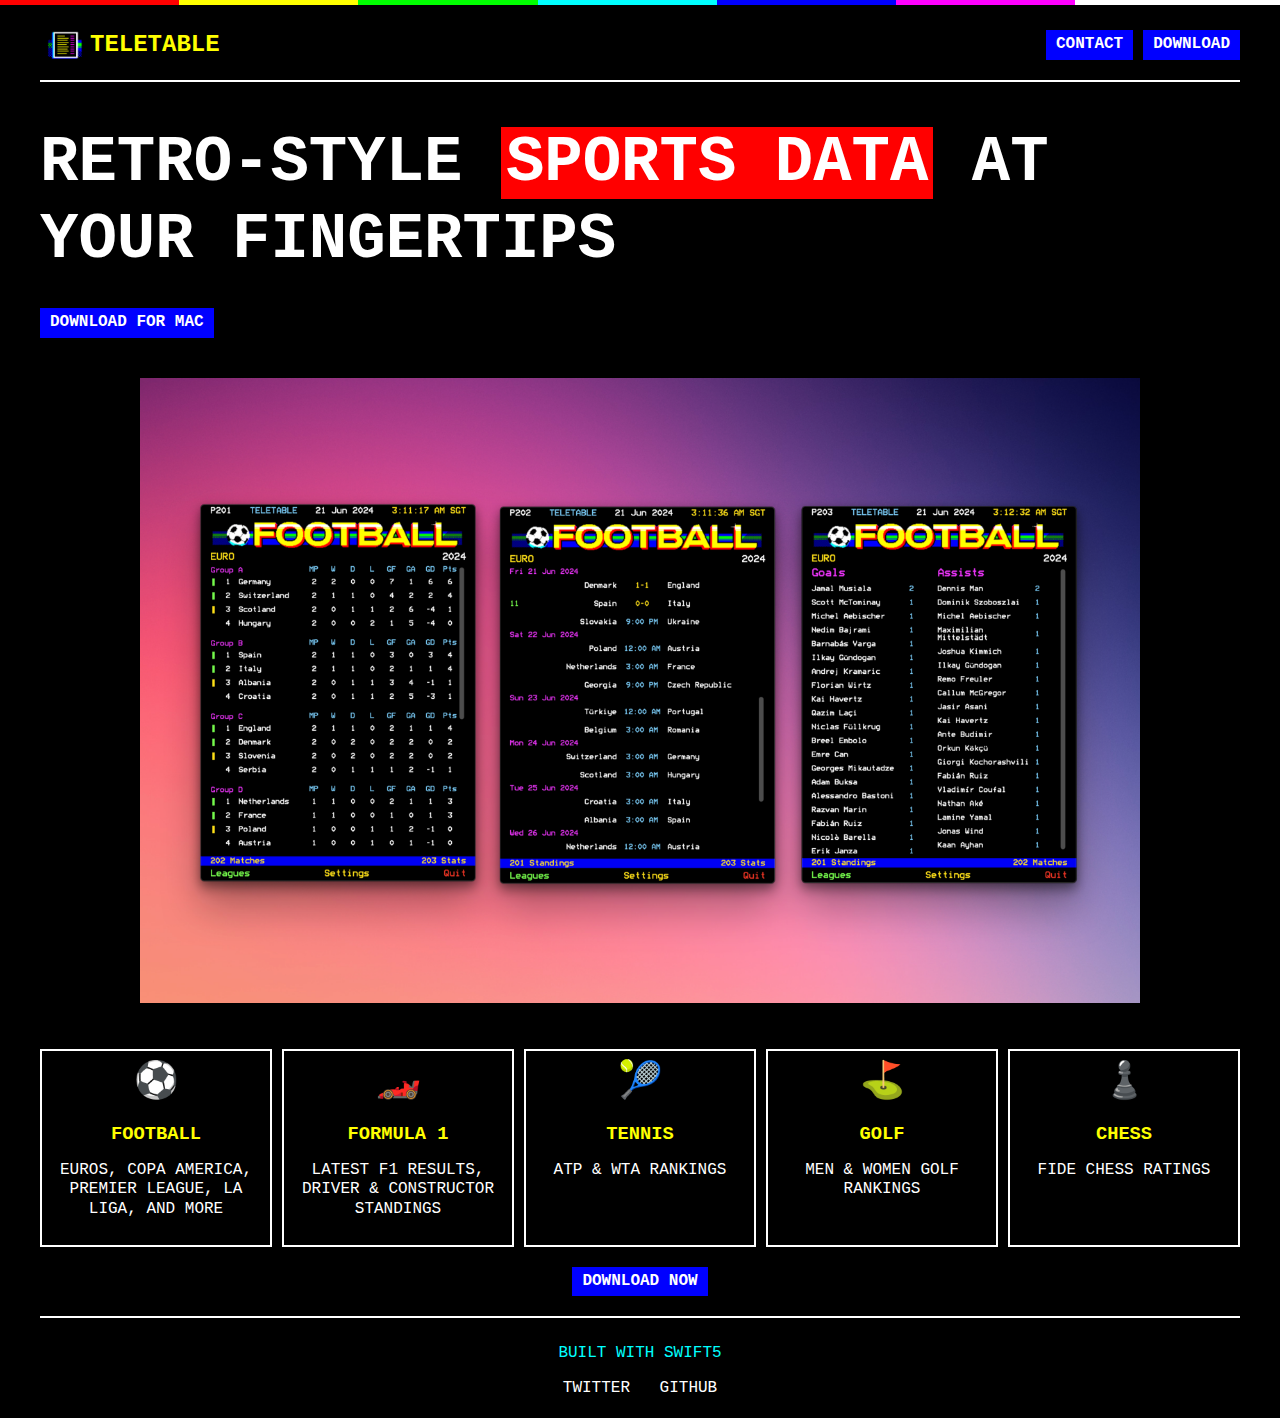
==== website/index.html @ 47565416 "Teletable website mockup" ====
<!DOCTYPE html>
<html lang="en">
<head>
    <meta charset="UTF-8">
    <meta name="viewport" content="width=device-width, initial-scale=1.0">
    <title>Teletable - Teletext Inspired Sports App</title>
    <link rel="stylesheet" href="styles.css">
</head>
<body>
    <div class="container">
        <header>
            <div class="logo-container">
                <img src="images/icon.png" alt="Teletable Logo" class="logo-image">
                <div class="logo">TELETABLE</div>
            </div>
            <div class="nav-buttons">
                <a href="https://skruban.com" class="button">CONTACT</a>
                <a href="https://skruban.com" class="button">DOWNLOAD</a>
            </div>
        </header>

        <main>
            <h1>RETRO-STYLE <span class="highlight">SPORTS DATA</span> AT YOUR FINGERTIPS</h1>

            <div class="download-section">
                <a href="https://skruban.com" class="button">DOWNLOAD FOR MAC</a>
            </div>

            <div class="app-preview">
                <img src="images/app-preview.png" alt="" style="width: 1000px">
            </div>

            <div class="features">
                <div class="feature">
                    <div class="feature-icon">⚽</div>
                    <h3>FOOTBALL</h3>
                    <p>EUROS, COPA AMERICA, PREMIER LEAGUE, LA LIGA, AND MORE</p>
                </div>
                <div class="feature">
                    <div class="feature-icon">🏎️</div>
                    <h3>FORMULA 1</h3>
                    <p>LATEST F1 RESULTS, DRIVER & CONSTRUCTOR STANDINGS</p>
                </div>
                <div class="feature">
                    <div class="feature-icon">🎾</div>
                    <h3>TENNIS</h3>
                    <p>ATP & WTA RANKINGS</p>
                </div>
                <div class="feature">
                    <div class="feature-icon">⛳</div>
                    <h3>GOLF</h3>
                    <p>MEN & WOMEN GOLF RANKINGS</p>
                </div>
                <div class="feature">
                    <div class="feature-icon">♟️</div>
                    <h3>CHESS</h3>
                    <p>FIDE CHESS RATINGS</p>
                </div>
            </div>

            <div style="text-align: center;">
                <a href="https://skruban.com" class="button">DOWNLOAD NOW</a>
            </div>
        </main>

        <footer>
            <p>BUILT WITH SWIFT5</p>
            <div class="social-links">
                <a href="https://skruban.com">TWITTER</a>
                <a href="https://skruban.com">GITHUB</a>
            </div>
        </footer>
    </div>
</body>
</html>
---- website/styles.css ----
@font-face {
    font-family: 'Teletext';
    src: url('teletext50.otf') format('opentype');
}

body {
    font-family: 'Teletext', 'Courier New', monospace;
    background-color: #000000;
    color: #FFFFFF;
    margin: 0;
    padding: 20px;
    line-height: 1.2;
}

.container {
    max-width: 1200px;
    margin: 0 auto;
}

header {
    display: flex;
    justify-content: space-between;
    align-items: center;
    margin-bottom: 20px;
    border-bottom: 2px solid #FFFFFF;
    padding-bottom: 10px;
}

.logo-container {
    display: flex;
    align-items: center;
}

.logo-image {
    width: 50px;
    height: 50px;
    /* margin-right: 10px; */
}

.logo {
    font-size: 24px;
    font-weight: bold;
    color: #FFFF00;
}

.nav-buttons {
    display: flex;
    gap: 10px;
}

.button {
    display: inline-block;
    padding: 5px 10px;
    text-decoration: none;
    font-weight: bold;
    background-color: #0000FF;
    color: #FFFFFF;
    text-transform: uppercase;
}

h1 {
    font-size: 64px;
    line-height: 1.2;
    margin-bottom: 30px;
    color: #FFFFFF; 
    text-transform: uppercase;
}

.highlight {
    background-color: #FF0000;
    color: #FFFFFF;
    padding: 0 5px;
}

.download-section {
    margin-bottom: 20px;
}

.featured {
    color: #FFFF00;
    display: block;
    margin-top: 10px;
}

.app-preview {
    /* border: 2px solid #FFFFFF; */
    padding: 20px;
    margin-bottom: 20px; 
    text-align: center;
    /* background-color: #0000FF;
    color: #FFFFFF; */
}

.features {
    display: grid;
    grid-template-columns: repeat(5, 1fr);
    gap: 10px;
    margin-bottom: 20px;
}

.feature {
    border: 2px solid #FFFFFF;
    padding: 10px;
    text-align: center;
}

.feature h3 {
    color: #FFFF00;
    margin-bottom: 5px;
}

.feature-icon {
    font-size: 36px;
    margin-bottom: 10px;
}

footer {
    text-align: center;
    margin-top: 20px;
    padding-top: 10px;
    border-top: 2px solid #FFFFFF;
    color: #00FFFF;
}

.social-links a {
    color: #FFFFFF;
    text-decoration: none;
    margin: 0 10px;
}

body::before {
    content: "";
    position: fixed;
    top: 0;
    left: 0;
    right: 0;
    height: 5px;
    background: linear-gradient(to right, 
        #FF0000 0%, #FF0000 14%, 
        #FFFF00 14%, #FFFF00 28%, 
        #00FF00 28%, #00FF00 42%, 
        #00FFFF 42%, #00FFFF 56%, 
        #0000FF 56%, #0000FF 70%, 
        #FF00FF 70%, #FF00FF 84%, 
        #FFFFFF 84%, #FFFFFF 100%
    );
}

@media (max-width: 1200px) {
    .features {
        grid-template-columns: repeat(3, 1fr);
    }
}

@media (max-width: 768px) {
    .features {
        grid-template-columns: repeat(2, 1fr);
    }
}

@media (max-width: 480px) {
    .features {
        grid-template-columns: 1fr;
    }
}
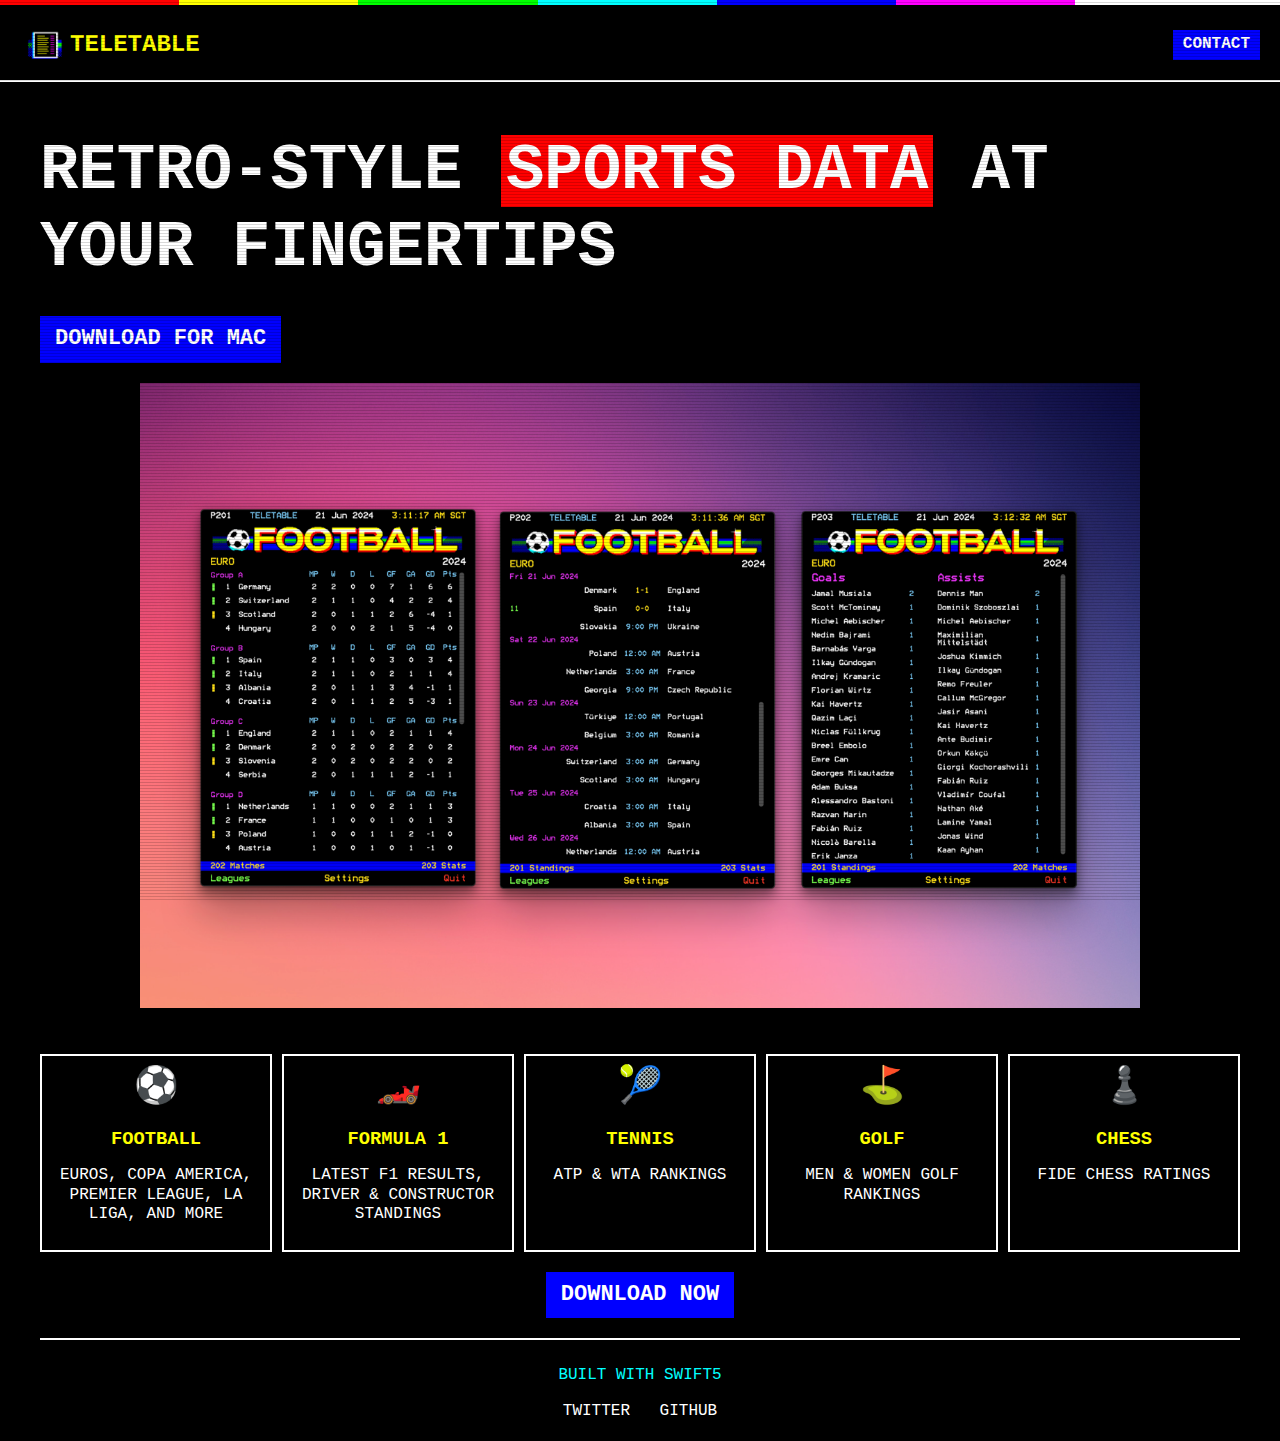
==== commit 3beaeec1: "Add blinking and scanlines" ====
--- a/website/index.html
+++ b/website/index.html
@@ -15,7 +15,6 @@
             </div>
             <div class="nav-buttons">
                 <a href="https://skruban.com" class="button">CONTACT</a>
-                <a href="https://skruban.com" class="button">DOWNLOAD</a>
             </div>
         </header>
 
@@ -58,7 +57,7 @@
                 </div>
             </div>
 
-            <div style="text-align: center;">
+            <div style="text-align: center;" class="download-section">
                 <a href="https://skruban.com" class="button">DOWNLOAD NOW</a>
             </div>
         </main>
--- a/website/styles.css
+++ b/website/styles.css
@@ -9,6 +9,7 @@
     color: #FFFFFF;
     margin: 0;
     padding: 20px;
+    padding-top: 90px;
     line-height: 1.2;
 }
 
@@ -17,7 +18,14 @@
     margin: 0 auto;
 }
 
-header {
+header {    
+    position: fixed;
+    top: 0;
+    left: 0;
+    right: 0;
+    background-color: #000000;
+    z-index: 1000;
+    padding: 20px;
     display: flex;
     justify-content: space-between;
     align-items: center;
@@ -66,14 +74,25 @@
     text-transform: uppercase;
 }
 
+@keyframes blink-background {
+    0%, 49% {
+        background-color: #FF0000; 
+    }
+    50%, 100% {
+        background-color: transparent;
+    }
+}
+
 .highlight {
     background-color: #FF0000;
     color: #FFFFFF;
     padding: 0 5px;
-}
-
-.download-section {
-    margin-bottom: 20px;
+    animation: blink-background 1s step-end infinite;
+}
+
+.download-section .button {
+    font-size: 22px;
+    padding: 10px 15px;
 }
 
 .featured {
@@ -135,15 +154,34 @@
     left: 0;
     right: 0;
     height: 5px;
-    background: linear-gradient(to right, 
-        #FF0000 0%, #FF0000 14%, 
-        #FFFF00 14%, #FFFF00 28%, 
-        #00FF00 28%, #00FF00 42%, 
-        #00FFFF 42%, #00FFFF 56%, 
-        #0000FF 56%, #0000FF 70%, 
-        #FF00FF 70%, #FF00FF 84%, 
+    background: linear-gradient(to right,
+        #FF0000 0%, #FF0000 14%,
+        #FFFF00 14%, #FFFF00 28%,
+        #00FF00 28%, #00FF00 42%,
+        #00FFFF 42%, #00FFFF 56%,
+        #0000FF 56%, #0000FF 70%,
+        #FF00FF 70%, #FF00FF 84%,
         #FFFFFF 84%, #FFFFFF 100%
     );
+    z-index: 1001; /* Ensure it's above the header */
+}
+
+body::after {
+    content: "";
+    position: fixed;
+    top: 0;
+    left: 0;
+    width: 100%;
+    height: 100%;
+    background: repeating-linear-gradient(
+        to bottom,
+        rgba(0, 0, 0, 0),
+        rgba(0, 0, 0, 0) 2px,
+        rgba(0, 0, 0, 0.3) 3px,
+        rgba(0, 0, 0, 0.3) 3px
+    );
+    pointer-events: none;
+    z-index: 2000;
 }
 
 @media (max-width: 1200px) {
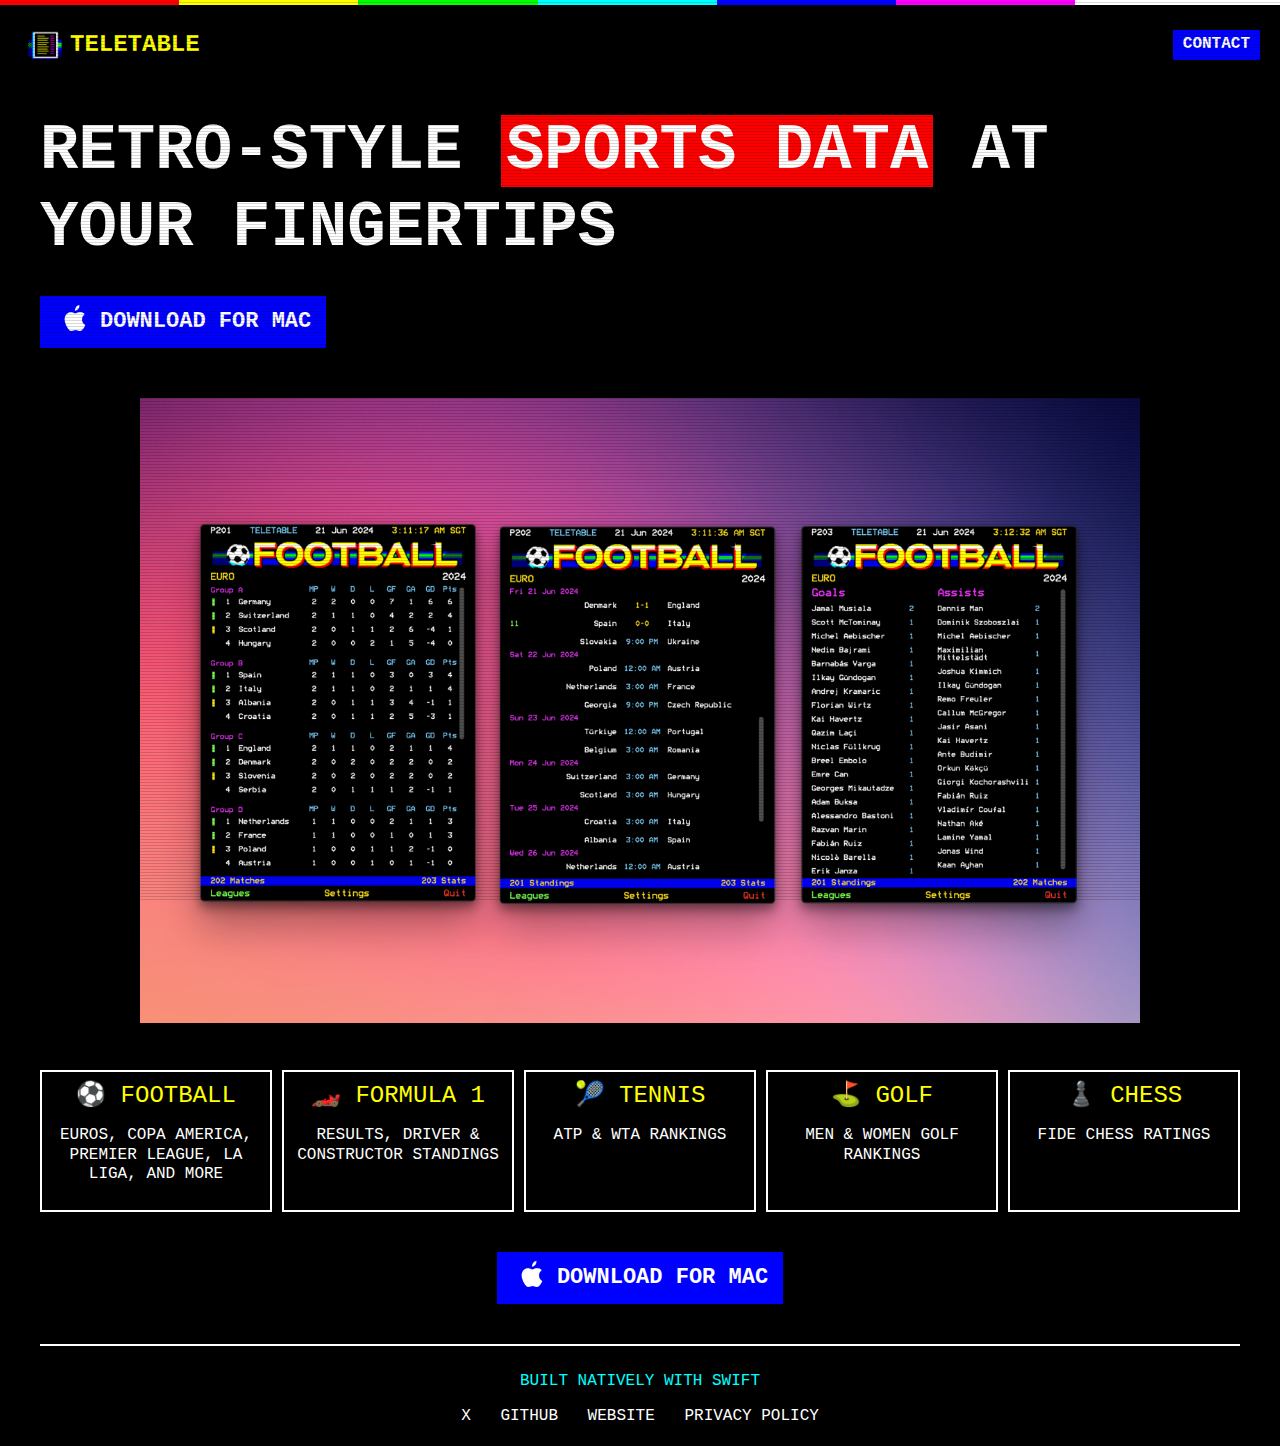
==== commit 88da45b8: "Add apple logo and fix header" ====
--- a/website/index.html
+++ b/website/index.html
@@ -14,7 +14,7 @@
                 <div class="logo">TELETABLE</div>
             </div>
             <div class="nav-buttons">
-                <a href="https://skruban.com" class="button">CONTACT</a>
+                <a href="mailto:teletable@skruban.com" class="button">CONTACT</a>
             </div>
         </header>
 
@@ -22,7 +22,10 @@
             <h1>RETRO-STYLE <span class="highlight">SPORTS DATA</span> AT YOUR FINGERTIPS</h1>
 
             <div class="download-section">
-                <a href="https://skruban.com" class="button">DOWNLOAD FOR MAC</a>
+                <a href="https://skruban.com" class="button">
+                    <img src="images/apple.png" alt="Apple Icon" style="width: 40px; height: 40px; margin-top: -8px; margin-right: 5px;">
+                    <span>DOWNLOAD FOR MAC</span>
+                </a>
             </div>
 
             <div class="app-preview">
@@ -31,42 +34,42 @@
 
             <div class="features">
                 <div class="feature">
-                    <div class="feature-icon">⚽</div>
-                    <h3>FOOTBALL</h3>
+                    <div class="feature-icon">⚽ FOOTBALL</div>
                     <p>EUROS, COPA AMERICA, PREMIER LEAGUE, LA LIGA, AND MORE</p>
                 </div>
                 <div class="feature">
-                    <div class="feature-icon">🏎️</div>
-                    <h3>FORMULA 1</h3>
-                    <p>LATEST F1 RESULTS, DRIVER & CONSTRUCTOR STANDINGS</p>
+                    <div class="feature-icon">🏎️ FORMULA 1</div>
+                    <p>RESULTS, DRIVER & CONSTRUCTOR STANDINGS</p>
                 </div>
                 <div class="feature">
-                    <div class="feature-icon">🎾</div>
-                    <h3>TENNIS</h3>
+                    <div class="feature-icon">🎾 TENNIS</div>
                     <p>ATP & WTA RANKINGS</p>
                 </div>
                 <div class="feature">
-                    <div class="feature-icon">⛳</div>
-                    <h3>GOLF</h3>
+                    <div class="feature-icon">⛳ GOLF</div>
                     <p>MEN & WOMEN GOLF RANKINGS</p>
                 </div>
                 <div class="feature">
-                    <div class="feature-icon">♟️</div>
-                    <h3>CHESS</h3>
+                    <div class="feature-icon">♟️ CHESS</div>
                     <p>FIDE CHESS RATINGS</p>
                 </div>
             </div>
 
-            <div style="text-align: center;" class="download-section">
-                <a href="https://skruban.com" class="button">DOWNLOAD NOW</a>
+            <div style="text-align: center; margin-top: 40px;" class="download-section">
+                <a href="https://skruban.com" class="button">
+                    <img src="images/apple.png" alt="Apple Icon" style="width: 40px; height: 40px; margin-top: -8px; margin-right: 5px;">
+                    <span>DOWNLOAD FOR MAC</span>
+                </a>
             </div>
         </main>
 
         <footer>
-            <p>BUILT WITH SWIFT5</p>
+            <p>BUILT NATIVELY WITH SWIFT</p>
             <div class="social-links">
-                <a href="https://skruban.com">TWITTER</a>
-                <a href="https://skruban.com">GITHUB</a>
+                <a href="https://x.com/rubanlah">X</a>
+                <a href="https://github.com/sk-ruban">GITHUB</a>
+                <a href="https://skruban.com">WEBSITE</a>
+                <a href="https://skruban.com/privacy-policy.html">PRIVACY POLICY</a>
             </div>
         </footer>
     </div>
--- a/website/styles.css
+++ b/website/styles.css
@@ -9,7 +9,7 @@
     color: #FFFFFF;
     margin: 0;
     padding: 20px;
-    padding-top: 90px;
+    padding-top: 70px;
     line-height: 1.2;
 }
 
@@ -30,7 +30,6 @@
     justify-content: space-between;
     align-items: center;
     margin-bottom: 20px;
-    border-bottom: 2px solid #FFFFFF;
     padding-bottom: 10px;
 }
 
@@ -93,6 +92,9 @@
 .download-section .button {
     font-size: 22px;
     padding: 10px 15px;
+    display: inline-flex;
+    align-items: center;
+    text-decoration: none;
 }
 
 .featured {
@@ -102,12 +104,10 @@
 }
 
 .app-preview {
-    /* border: 2px solid #FFFFFF; */
+    margin-top: 30px;
     padding: 20px;
     margin-bottom: 20px; 
     text-align: center;
-    /* background-color: #0000FF;
-    color: #FFFFFF; */
 }
 
 .features {
@@ -129,13 +129,14 @@
 }
 
 .feature-icon {
-    font-size: 36px;
+    font-size: 24px;
     margin-bottom: 10px;
+    color: #FFFF00;
 }
 
 footer {
     text-align: center;
-    margin-top: 20px;
+    margin-top: 40px;
     padding-top: 10px;
     border-top: 2px solid #FFFFFF;
     color: #00FFFF;
@@ -163,7 +164,7 @@
         #FF00FF 70%, #FF00FF 84%,
         #FFFFFF 84%, #FFFFFF 100%
     );
-    z-index: 1001; /* Ensure it's above the header */
+    z-index: 1001; 
 }
 
 body::after {
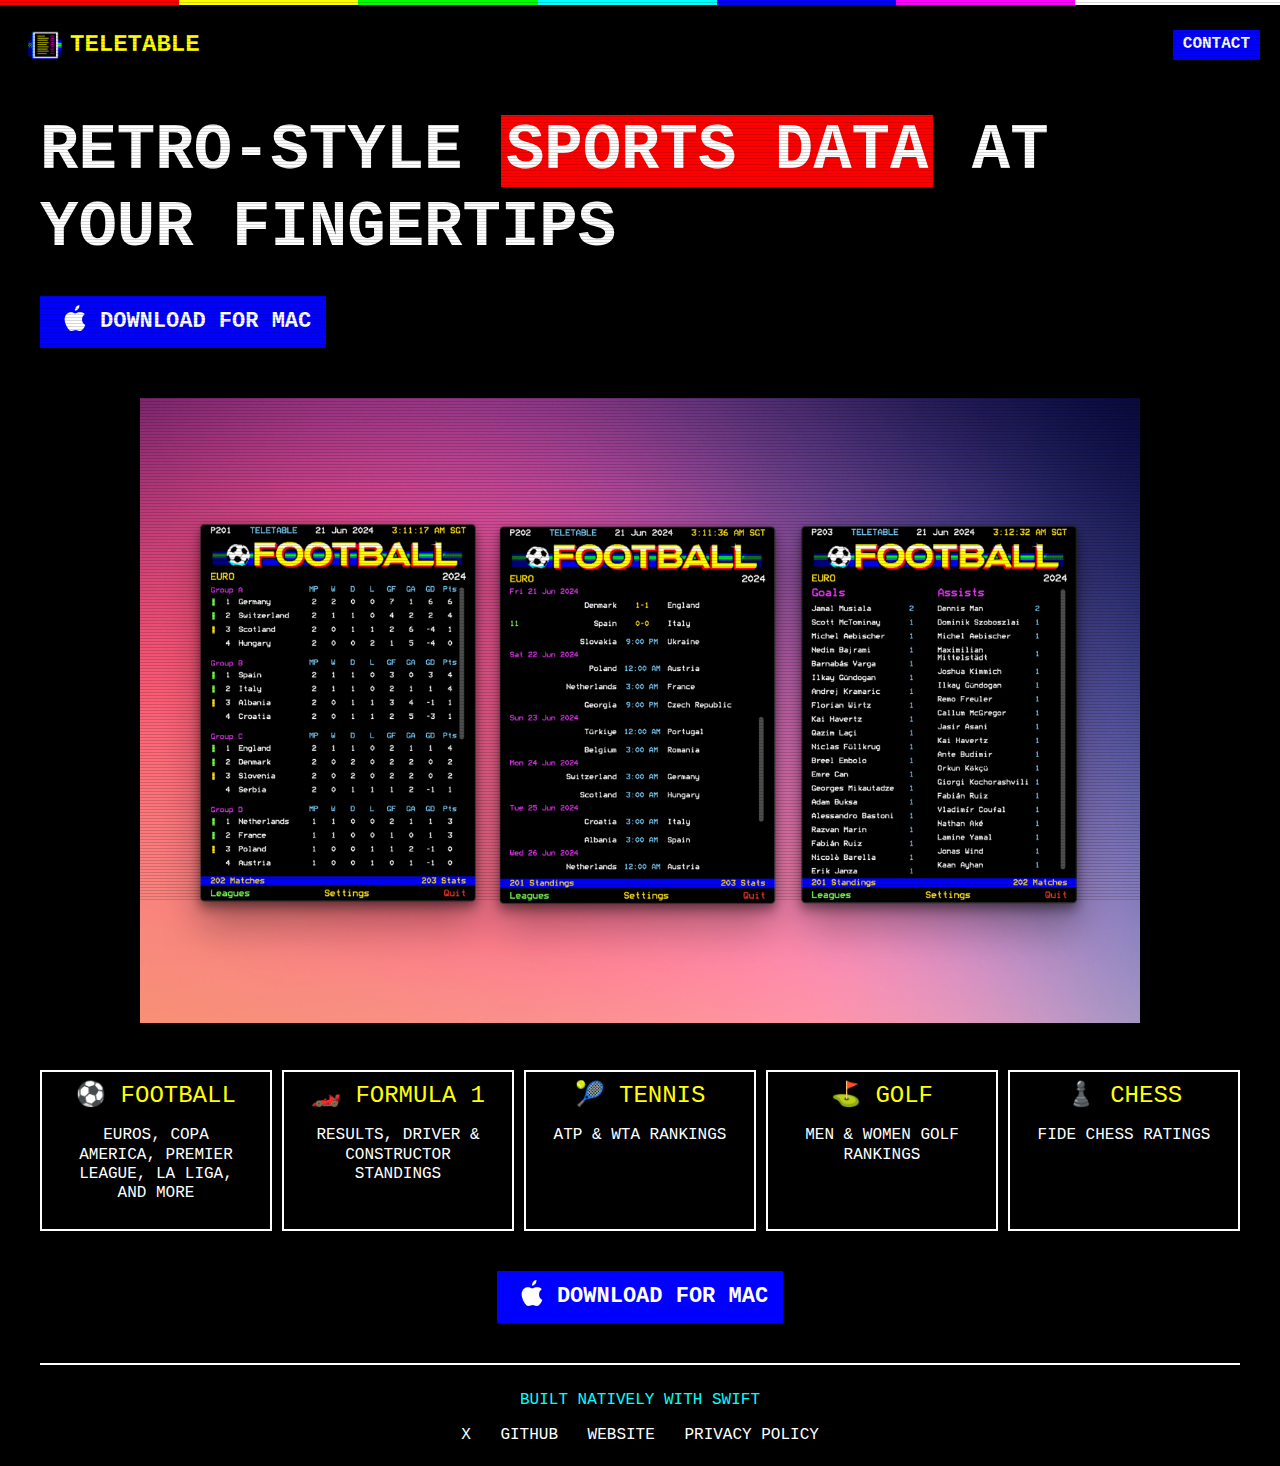
==== commit 63da0953: "Update links" ====
--- a/website/index.html
+++ b/website/index.html
@@ -22,7 +22,7 @@
             <h1>RETRO-STYLE <span class="highlight">SPORTS DATA</span> AT YOUR FINGERTIPS</h1>
 
             <div class="download-section">
-                <a href="https://skruban.com" class="button">
+                <a href="https://apps.apple.com/app/teletable/id6502572402" class="button">
                     <img src="images/apple.png" alt="Apple Icon" style="width: 40px; height: 40px; margin-top: -8px; margin-right: 5px;">
                     <span>DOWNLOAD FOR MAC</span>
                 </a>
@@ -56,7 +56,7 @@
             </div>
 
             <div style="text-align: center; margin-top: 40px;" class="download-section">
-                <a href="https://skruban.com" class="button">
+                <a href="https://apps.apple.com/app/teletable/id6502572402" class="button">
                     <img src="images/apple.png" alt="Apple Icon" style="width: 40px; height: 40px; margin-top: -8px; margin-right: 5px;">
                     <span>DOWNLOAD FOR MAC</span>
                 </a>
--- a/website/styles.css
+++ b/website/styles.css
@@ -41,7 +41,6 @@
 .logo-image {
     width: 50px;
     height: 50px;
-    /* margin-right: 10px; */
 }
 
 .logo {
@@ -123,9 +122,11 @@
     text-align: center;
 }
 
-.feature h3 {
-    color: #FFFF00;
-    margin-bottom: 5px;
+.feature p {
+    text-align: center;
+    margin-left:auto;
+    margin-right:auto;
+    width: 180px;
 }
 
 .feature-icon {
